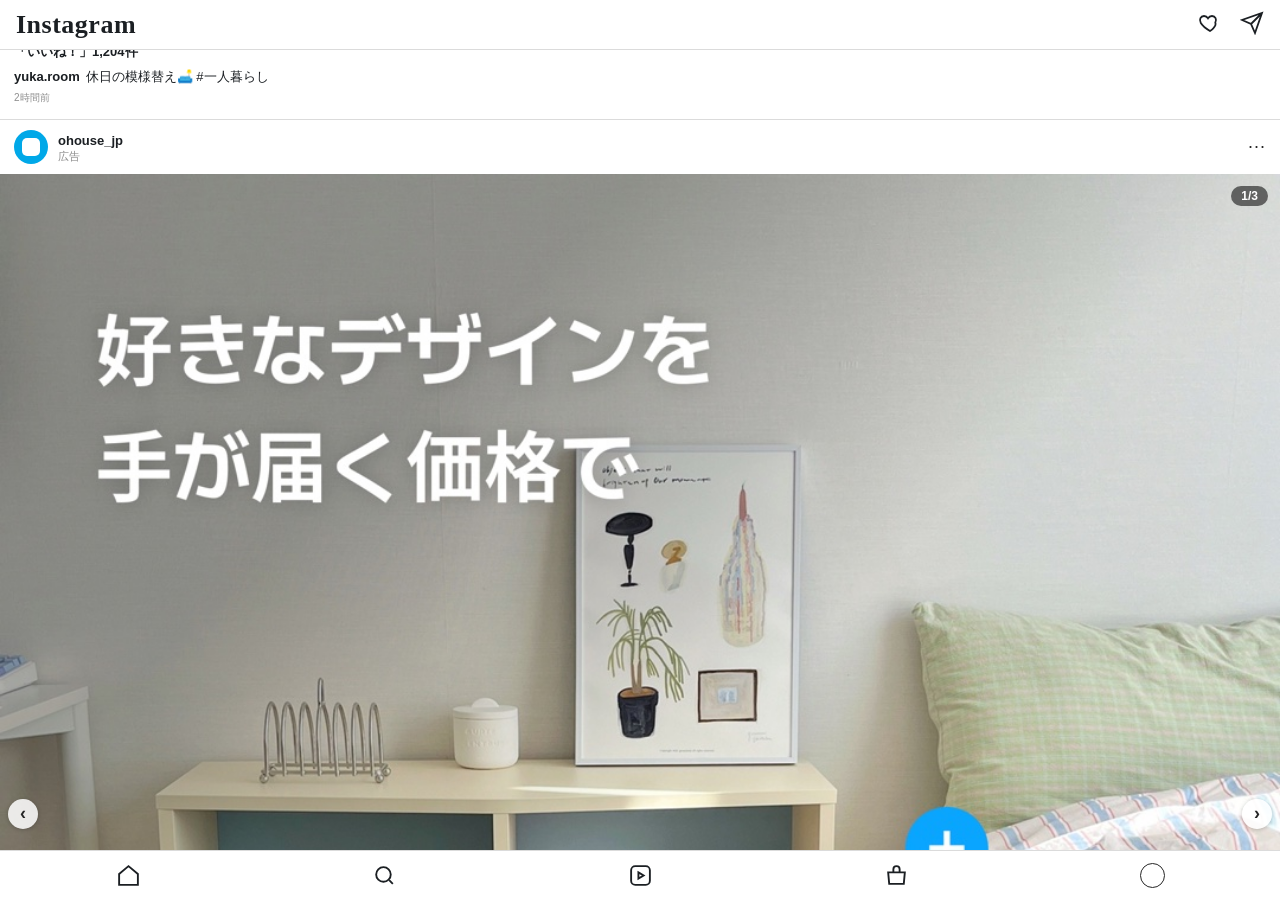
==== feed.html @ ef066892 "휴대폰 프레임 제거 → 실기기 풀스크린 반응형 (100dvh, safe-area inset) - .device 베젤/고정크기 제거, 100dvh 풀블리드 - 가짜 iOS 상태바·홈" ====
<!DOCTYPE html>
<html lang="ja">
<head>
<meta charset="UTF-8">
<meta name="viewport" content="width=device-width, initial-scale=1, viewport-fit=cover">
<title>UT · Instagram 広告</title>
<link rel="stylesheet" href="styles.css?v=4">
</head>
<body>
<div class="stage"><div id="app"></div></div>
<script src="app.js?v=4"></script>
<script>renderFeed();</script>
</body>
</html>
---- styles.css ----
/* ============================================================
   JP 광고 메시지 UT 프로토타입 — 공통 스타일
   Instagram 피드 모킹 + 가설별 LP
   ============================================================ */

* { margin: 0; padding: 0; box-sizing: border-box; -webkit-tap-highlight-color: transparent; }
a { color: inherit; text-decoration: none; }

:root {
  /* Ohouse 브랜드 */
  --ohouse-blue: #00A8E8;
  --ohouse-navy: #16385B;
  --ohouse-ink: #1B1F23;
  --ohouse-gray: #6B7280;
  --ohouse-line: #ECEEF1;
  --ohouse-bg: #F4F5F7;
  /* Instagram */
  --ig-ink: #262626;
  --ig-sub: #8E8E8E;
  --ig-line: #DBDBDB;
  --ig-blue: #0095F6;
}

html, body {
  height: 100%;
  font-family: "Hiragino Sans", "Hiragino Kaku Gothic ProN",
               "Noto Sans JP", "Apple SD Gothic Neo", "Pretendard",
               -apple-system, BlinkMacSystemFont, sans-serif;
  color: var(--ohouse-ink);
  background: #2B2E33;
}

/* ---- 풀스크린 (실기기 화면에 꽉 차게) ---- */
.stage {
  width: 100%;
  min-height: 100vh;
  min-height: 100dvh;
  display: flex;
  flex-direction: column;
}
.device {
  width: 100%;
  height: 100vh;
  height: 100dvh;
  background: #fff;
  overflow: hidden;
  position: relative;
  display: flex;
  flex-direction: column;
}
.screen { flex: 1; overflow-y: auto; overflow-x: hidden; position: relative; -webkit-overflow-scrolling: touch; background: #fff; }
.screen::-webkit-scrollbar { width: 0; }

/* ---- 상태바 ---- */
.statusbar {
  height: 44px; flex: none;
  display: flex; align-items: center; justify-content: space-between;
  padding: 0 26px; font-size: 14px; font-weight: 700; color: #000;
  background: #fff;
}
.statusbar.dark { background: #000; color: #fff; }
.statusbar .icons { display: flex; gap: 6px; align-items: center; font-size: 12px; }

/* ---- 하단 홈 인디케이터 ---- */
.home-indicator {
  height: 22px; flex: none; display: flex; align-items: center; justify-content: center;
  background: inherit;
}
.home-indicator::after { content: ""; width: 134px; height: 5px; border-radius: 3px; background: #111; opacity: .85; }

/* ============================================================
   Instagram 피드
   ============================================================ */
.ig-topbar {
  min-height: calc(50px + env(safe-area-inset-top, 0px)); flex: none;
  display: flex; align-items: center; justify-content: space-between;
  padding: env(safe-area-inset-top, 0px) 16px 0; border-bottom: .5px solid var(--ig-line); background:#fff;
}
.ig-logo { font-family: "Snell Roundhand", "Brush Script MT", cursive; font-size: 26px; font-weight: 700; letter-spacing: .5px; }
.ig-topbar .acts { display: flex; gap: 18px; }
.ig-topbar .acts svg { width: 24px; height: 24px; }

.ig-stories {
  display: flex; gap: 14px; padding: 12px 14px; overflow-x: auto;
  border-bottom: .5px solid var(--ig-line); background:#fff;
}
.ig-stories::-webkit-scrollbar { display: none; }
.story { flex: none; width: 62px; text-align: center; }
.story .ring {
  width: 60px; height: 60px; border-radius: 50%; padding: 2.5px;
  background: linear-gradient(45deg,#f9ce34,#ee2a7b,#6228d7);
}
.story.me .ring { background: var(--ig-line); }
.story .ring i {
  display: block; width: 100%; height: 100%; border-radius: 50%;
  border: 2.5px solid #fff; background-size: cover; background-position: center;
  background-color: #cfd6dd;
}
.story span { display:block; font-size: 11px; margin-top: 5px; color: var(--ig-ink); white-space: nowrap; overflow:hidden; text-overflow: ellipsis; }

.ig-post { border-bottom: .5px solid var(--ig-line); background:#fff; }
.ig-post .head { display: flex; align-items: center; padding: 10px 14px; gap: 10px; }
.ig-post .head .ava {
  width: 34px; height: 34px; border-radius: 50%; background: var(--ohouse-blue);
  display:flex; align-items:center; justify-content:center; color:#fff; font-weight:800; font-size:13px; flex:none;
  background-size: cover; background-position:center;
}
.ig-post .head .meta { flex:1; min-width:0; line-height: 1.25; }
.ig-post .head .meta b { font-size: 13px; font-weight: 700; }
.ig-post .head .meta small { display:block; font-size: 11px; color: var(--ig-sub); }
.ig-post .head .dots { font-size: 18px; color: var(--ig-ink); letter-spacing: 1px; }

.ig-media { width: 100%; aspect-ratio: 1/1; display:block; background:#e9edf1; cursor:pointer; }
.ig-cta {
  display:flex; align-items:center; justify-content:space-between;
  padding: 12px 14px; background:#fafafa; border-top:.5px solid #efefef; cursor:pointer;
}
.ig-cta b { font-size: 14px; font-weight: 700; }
.ig-cta .chev { color: var(--ig-sub); font-size: 16px; }

/* ---- 캐러셀 광고 (3장, 좌우 스와이프) ---- */
.ig-carousel { position: relative; }
.ig-track {
  display: flex; overflow-x: auto; scroll-snap-type: x mandatory;
  aspect-ratio: 1/1; -webkit-overflow-scrolling: touch; scrollbar-width: none;
}
.ig-track::-webkit-scrollbar { display: none; }
.ig-slide {
  flex: 0 0 100%; scroll-snap-align: center; aspect-ratio: 1/1;
  display: block; position: relative; background: #e9edf1;
}
.ig-slide img { width: 100%; height: 100%; object-fit: cover; display: block; }
.cr-fallback { position: absolute; inset: 0; }
.cr-fallback .creative { position: absolute; inset: 0; width: 100%; height: 100%; aspect-ratio: auto; }
.cr-tag {
  position: absolute; left: 10px; bottom: 10px; z-index: 4;
  background: rgba(0,0,0,.5); color: #fff; font-size: 10px; padding: 3px 8px; border-radius: 6px;
}
.ig-count {
  position: absolute; top: 12px; right: 12px; pointer-events: none;
  background: rgba(0,0,0,.55); color: #fff; font-size: 12px; font-weight: 700;
  padding: 3px 10px; border-radius: 999px;
}
.ig-arrow {
  position: absolute; top: 50%; transform: translateY(-50%);
  width: 30px; height: 30px; border-radius: 50%; border: none;
  background: rgba(255,255,255,.85); color: #262626; font-size: 18px; font-weight: 700;
  display: flex; align-items: center; justify-content: center; cursor: pointer;
  box-shadow: 0 1px 4px rgba(0,0,0,.22);
}
.ig-arrow.prev { left: 8px; } .ig-arrow.next { right: 8px; }
.ig-dots { display: flex; gap: 5px; justify-content: center; padding: 10px 0 2px; }
.ig-dots i { width: 6px; height: 6px; border-radius: 50%; background: #c7c7c7; transition: .15s; cursor: pointer; }
.ig-dots i.on { background: var(--ig-blue); transform: scale(1.2); }

.ig-actions { display:flex; align-items:center; padding: 8px 12px 4px; gap: 16px; }
.ig-actions svg { width: 24px; height: 24px; }
.ig-actions .spacer { flex:1; }
.ig-likes { padding: 2px 14px; font-size: 13px; font-weight: 700; }
.ig-caption { padding: 4px 14px 2px; font-size: 13px; line-height: 1.5; }
.ig-caption b { font-weight: 700; margin-right: 6px; }
.ig-caption .more { color: var(--ig-sub); }
.ig-comments { padding: 4px 14px; font-size: 13px; color: var(--ig-sub); }
.ig-time { padding: 2px 14px 14px; font-size: 10px; color: var(--ig-sub); text-transform: uppercase; letter-spacing:.3px; }

.ig-tabbar {
  min-height: calc(50px + env(safe-area-inset-bottom, 0px)); flex:none;
  display:flex; align-items:flex-start; justify-content:space-around;
  padding-top: 12px; padding-bottom: env(safe-area-inset-bottom, 0px);
  border-top:.5px solid var(--ig-line); background:#fff;
}
.ig-tabbar svg { width: 25px; height: 25px; }
.ig-tabbar .pf { width: 25px; height: 25px; border-radius: 50%; border: 1.5px solid var(--ig-ink); }

/* 광고 크리에이티브 (Figma 소재 재현 — 사진 영역은 플레이스홀더) */
.creative { position: relative; width: 100%; aspect-ratio: 1/1; overflow: hidden; color:#fff; }
.creative .oh-logo { position:absolute; display:flex; align-items:center; gap:5px; font-weight:800; font-size:14px; letter-spacing:.2px; }
.creative .oh-logo .mk { width:16px; height:16px; border-radius:5px; background:#fff; display:inline-block; }
.ph {
  background:
    repeating-linear-gradient(45deg, rgba(0,0,0,.04) 0 8px, rgba(0,0,0,.0) 8px 16px),
    linear-gradient(135deg,#d7dee6,#eef2f6);
  display:flex; align-items:center; justify-content:center;
  color:#9aa6b2; font-size:11px; text-align:center; padding:6px;
}
.ph small { opacity:.8; }

/* H1 크리에이티브 — 네이비 카드 + 상품 그리드 (플렉스, 비율 안전) */
.cr-h1 { background: linear-gradient(160deg,#1d4e74,#16385B); display:flex; flex-direction:column; padding:7% 8% 6%; }
.cr-h1 .oh-logo { position:static; flex:none; }
.cr-h1 .hl { flex:none; margin:6% 0 5%; font-size:7vw; font-weight:900; line-height:1.3; letter-spacing:.3px; }
.cr-h1 .grid { flex:1; min-height:0; display:grid; grid-template-columns:1fr 1fr; grid-template-rows:1fr 1fr; gap:4%; }
.cr-h1 .grid .ph { border-radius:14px; }
.cr-h1 .foot { flex:none; text-align:center; font-weight:800; font-size:3.6vw; opacity:.95; margin-top:5%; }
@media(min-width:430px){ .cr-h1 .hl{font-size:30px} .cr-h1 .foot{font-size:15px} }

/* H2 크리에이티브 — 라이트 + 품질/가격 */
.cr-h2 { background:#fff; color:var(--ohouse-ink); }
.cr-h2 .photo { position:absolute; inset:0; }
.cr-h2 .photo .ph { width:100%; height:100%; }
.cr-h2 .scrim { position:absolute; inset:0; background:linear-gradient(180deg, rgba(0,0,0,.30) 0%, rgba(0,0,0,0) 36%, rgba(0,0,0,.04) 70%, rgba(0,0,0,.30) 100%); }
.cr-h2 .oh-logo { top:42px; left:42px; color:#fff; }
.cr-h2 .hl { position:absolute; top:90px; left:42px; color:#fff; font-size:46px; font-weight:900; line-height:1.22; text-shadow:0 2px 14px rgba(0,0,0,.35); }
.cr-h2 .hl span.b { color:#FFD43B; }
.cr-h2 .credit { position:absolute; bottom:34px; left:42px; color:#fff; font-size:13px; font-weight:700; opacity:.9; display:flex; align-items:center; gap:6px; }
.cr-h2 .credit .mk { width:15px; height:15px; border-radius:5px; background:#fff; }

/* H3 크리에이티브 — 룸 사진 + 좌상단 카피 */
.cr-h3 { background:#cfd6dd; color:#fff; }
.cr-h3 .photo { position:absolute; inset:0; }
.cr-h3 .photo .ph { width:100%; height:100%; }
.cr-h3 .scrim { position:absolute; inset:0; background:linear-gradient(135deg, rgba(0,0,0,.45) 0%, rgba(0,0,0,.05) 50%); }
.cr-h3 .oh-logo { top:40px; right:42px; }
.cr-h3 .hl { position:absolute; top:84px; left:42px; right:42px; font-size:26px; font-weight:900; line-height:1.34; text-shadow:0 2px 12px rgba(0,0,0,.4); }

/* ============================================================
   LP (랜딩페이지) — 모바일
   ============================================================ */
.lp-nav {
  min-height: calc(50px + env(safe-area-inset-top, 0px)); flex:none; display:flex; align-items:center; gap:12px;
  padding: env(safe-area-inset-top, 0px) 14px 0; border-bottom:.5px solid var(--ohouse-line); background:#fff; position:sticky; top:0; z-index:5;
}
.lp-nav .back { font-size: 22px; line-height:1; cursor:pointer; color:var(--ohouse-ink); text-decoration:none; }
.lp-nav .oh { display:flex; align-items:center; gap:6px; font-weight:800; font-size:16px; color:var(--ohouse-navy); }
.lp-nav .oh .mk { width:18px; height:18px; border-radius:6px; background:var(--ohouse-blue); }
.lp-nav .sp { flex:1; }
.lp-nav .ic { width:22px; height:22px; color:var(--ohouse-ink); }

.lp-hero { position:relative; color:#fff; padding:34px 22px 30px; }
.lp-hero.h1 { background:linear-gradient(160deg,#1d4e74,#16385B); }
.lp-hero.h2 { background:linear-gradient(160deg,#0E7C9B,#0A5C73); }
.lp-hero.h3 { background:linear-gradient(160deg,#274690,#16285B); }
.lp-hero .eyebrow { font-size:12px; font-weight:800; letter-spacing:1.5px; opacity:.85; }
.lp-hero h1 { font-size:27px; font-weight:900; line-height:1.34; margin:10px 0 8px; }
.lp-hero p { font-size:13px; opacity:.9; line-height:1.6; }
.lp-hero .badge { display:inline-block; margin-top:14px; background:#FFD43B; color:#16385B; font-weight:900; font-size:13px; padding:6px 12px; border-radius:999px; }

.sec { padding: 26px 18px; border-bottom: 8px solid var(--ohouse-bg); }
.sec:last-child { border-bottom: none; }
.sec h2 { font-size:18px; font-weight:900; color:var(--ohouse-ink); }
.sec .sub { font-size:12px; color:var(--ohouse-gray); margin-top:5px; }
.sec .lead { font-size:13px; color:#475569; margin-top:8px; line-height:1.6; }

.chips { display:flex; gap:8px; flex-wrap:wrap; margin-top:16px; }
.chip { font-size:13px; font-weight:700; padding:9px 15px; border-radius:999px; background:#fff; border:1px solid var(--ohouse-line); color:var(--ohouse-ink); }
.chip.on { background:var(--ohouse-navy); color:#fff; border-color:var(--ohouse-navy); }

.taste { margin-top:16px; display:flex; flex-direction:column; gap:12px; }
.taste .card { display:flex; gap:14px; align-items:center; background:#fff; border:1px solid var(--ohouse-line); border-radius:16px; padding:14px; }
.taste .card .thumb { width:78px; height:78px; border-radius:12px; flex:none; }
.taste .card .tx b { font-size:15px; font-weight:900; }
.taste .card .tx p { font-size:12px; color:var(--ohouse-gray); margin-top:6px; line-height:1.55; }

.grid2 { display:grid; grid-template-columns:1fr 1fr; gap:12px; margin-top:16px; }
.grid3 { display:grid; grid-template-columns:1fr 1fr 1fr; gap:10px; margin-top:16px; }
.pcard .img { aspect-ratio:1/1; border-radius:12px; }
.pcard .nm { font-size:12px; margin-top:7px; color:var(--ohouse-ink); line-height:1.4; }
.pcard .pr { font-size:13px; font-weight:900; margin-top:3px; }
.pcard .pr s { color:var(--ohouse-gray); font-weight:500; font-size:11px; margin-right:5px; }
.pcard .pr em { color:#E8454C; font-style:normal; }

.more-btn { display:block; width:100%; margin-top:18px; padding:13px; text-align:center; font-weight:800; font-size:14px; border:1px solid var(--ohouse-line); border-radius:12px; background:#fff; color:var(--ohouse-ink); }

.banner { margin-top:16px; border-radius:16px; padding:22px; color:#fff; background:linear-gradient(135deg,#16385B,#0E7C9B); }
.banner b { font-size:17px; font-weight:900; }
.banner p { font-size:12px; opacity:.9; margin-top:6px; }

.lp-foot { padding:30px 18px 40px; background:#fff; color:var(--ohouse-gray); font-size:11px; line-height:1.7; }
.lp-foot .oh { font-weight:900; color:var(--ohouse-navy); font-size:15px; margin-bottom:8px; }

/* 색 팔레트별 썸네일 톤(사진 대체) */
.t1{background:linear-gradient(135deg,#c9d6e3,#e9eef3);} .t2{background:linear-gradient(135deg,#d8cfc2,#efe9df);}
.t3{background:linear-gradient(135deg,#cbd9cf,#e6efe8);} .t4{background:linear-gradient(135deg,#d6ccd9,#ece6ef);}
.t5{background:linear-gradient(135deg,#d9d2c4,#f0ebe0);} .t6{background:linear-gradient(135deg,#c5d2d9,#e4edf1);}

/* ============================================================
   index (시작) — A / B / C 선택 버튼만
   ============================================================ */
.abc-stage {
  min-height: 100%; display: flex; align-items: center; justify-content: center;
  padding: 32px 20px;
}
.abc {
  display: flex; gap: 20px; flex-wrap: wrap;
  align-items: center; justify-content: center;
}
.abc-btn {
  width: 168px; height: 168px; border-radius: 24px;
  display: flex; align-items: center; justify-content: center;
  font-size: 64px; font-weight: 900; color: #E8EAED;
  background: #34373d; border: 1px solid #4a4e56;
  transition: .15s; user-select: none;
}
.abc-btn:hover, .abc-btn:active {
  background: var(--ohouse-blue); border-color: var(--ohouse-blue);
  color: #fff; transform: translateY(-2px);
}
@media (max-width: 560px) {
  .abc { flex-direction: column; gap: 16px; }
  .abc-btn { width: 240px; height: 120px; font-size: 52px; }
}
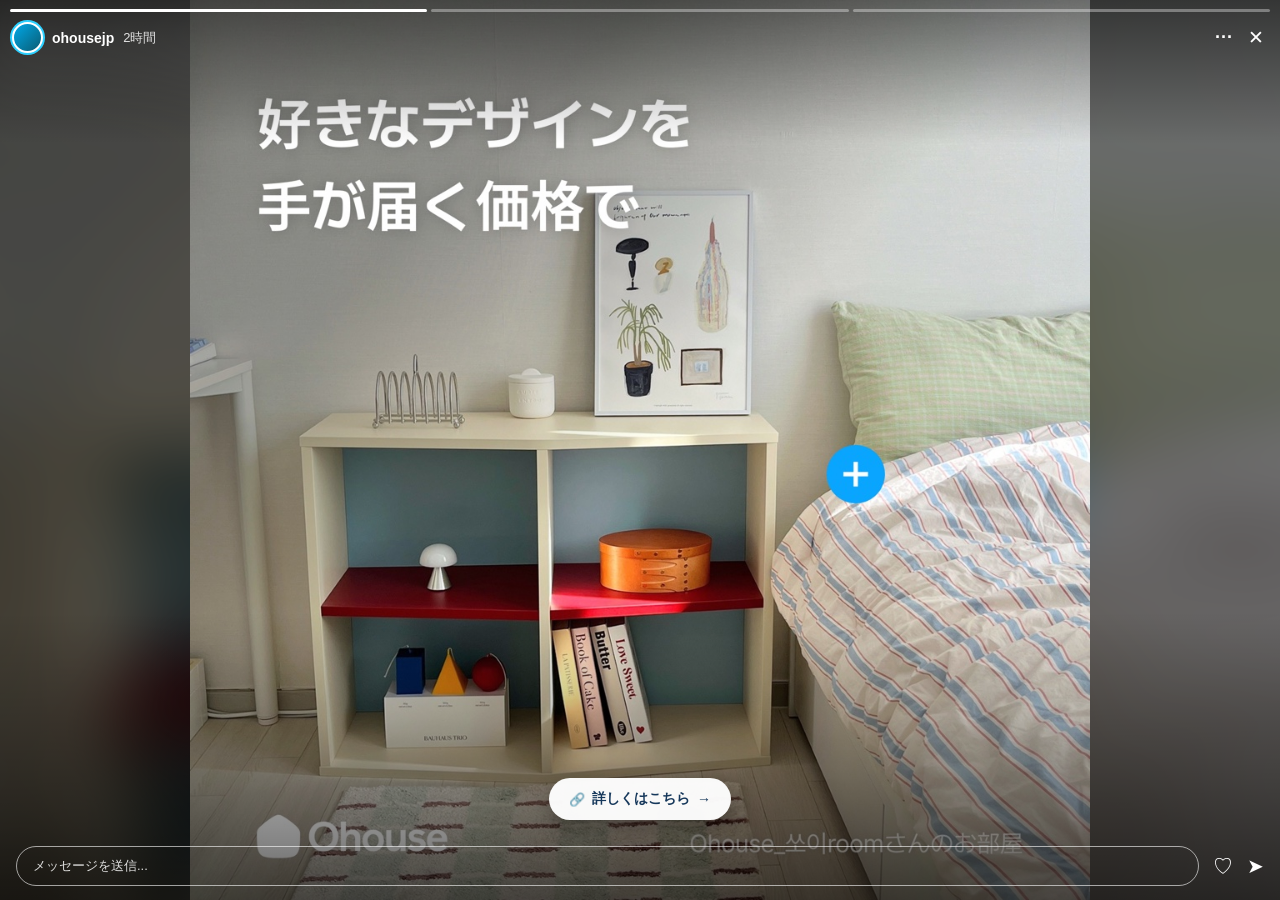
==== commit 6b52e393: "광고 형식을 인스타그램 스토리로 전환 (실제 ohousejp 스토리 레퍼런스 반영) - renderFeed → 스토리 플레이어: 진행바 3분할 + 자동/탭 넘김 - 프로필(ohou" ====
--- a/feed.html
+++ b/feed.html
@@ -4,11 +4,11 @@
 <meta charset="UTF-8">
 <meta name="viewport" content="width=device-width, initial-scale=1, viewport-fit=cover">
 <title>UT · Instagram 広告</title>
-<link rel="stylesheet" href="styles.css?v=4">
+<link rel="stylesheet" href="styles.css?v=5">
 </head>
 <body>
 <div class="stage"><div id="app"></div></div>
-<script src="app.js?v=4"></script>
+<script src="app.js?v=5"></script>
 <script>renderFeed();</script>
 </body>
 </html>
--- a/styles.css
+++ b/styles.css
@@ -299,3 +299,74 @@
   .abc { flex-direction: column; gap: 16px; }
   .abc-btn { width: 240px; height: 120px; font-size: 52px; }
 }
+
+/* ============================================================
+   Instagram 스토리 플레이어
+   ============================================================ */
+.igstory { flex: 1; position: relative; background: #000; overflow: hidden; }
+.story-bg {
+  position: absolute; inset: 0; background-size: cover; background-position: center;
+  filter: blur(30px) brightness(.5); transform: scale(1.2);
+}
+.story-media { position: absolute; inset: 0; display: flex; align-items: center; justify-content: center; }
+.story-media img { width: 100%; height: 100%; object-fit: contain; }
+.story-media .cr-fallback { position: absolute; inset: 0; }
+.story-shade {
+  position: absolute; inset: 0; pointer-events: none;
+  background: linear-gradient(180deg, rgba(0,0,0,.5) 0%, rgba(0,0,0,0) 16%,
+              rgba(0,0,0,0) 68%, rgba(0,0,0,.6) 100%);
+}
+
+.story-bars {
+  position: absolute; top: 0; left: 0; right: 0; z-index: 6;
+  display: flex; gap: 4px;
+  padding: calc(9px + env(safe-area-inset-top,0px)) 10px 0;
+}
+.sbar { flex: 1; height: 3px; border-radius: 2px; background: rgba(255,255,255,.35); overflow: hidden; }
+.sbar i { display: block; height: 100%; width: 0; background: #fff; }
+
+.story-head {
+  position: absolute; left: 12px; right: 10px; z-index: 6; color: #fff;
+  top: calc(22px + env(safe-area-inset-top,0px));
+  display: flex; align-items: center; gap: 9px;
+}
+.st-ava {
+  width: 31px; height: 31px; border-radius: 50%; flex: none;
+  background: #fff; border: 2px solid #fff;
+  background-image: linear-gradient(135deg,#00A8E8,#0A5C73);
+  box-shadow: 0 0 0 2px #2dd0ff;
+}
+.st-name { font-size: 14px; font-weight: 700; }
+.st-time { font-size: 13px; opacity: .85; }
+.st-sp { flex: 1; }
+.st-dots { font-size: 18px; font-weight: 800; letter-spacing: 1px; }
+.st-x { color: #fff; font-size: 19px; line-height: 1; padding: 6px 6px; }
+
+.story-link {
+  position: absolute; left: 50%; transform: translateX(-50%); z-index: 7;
+  bottom: calc(80px + env(safe-area-inset-bottom,0px));
+  display: flex; align-items: center; gap: 7px; white-space: nowrap;
+  background: rgba(255,255,255,.96); color: #16385B; font-weight: 800; font-size: 14px;
+  padding: 12px 20px; border-radius: 999px; box-shadow: 0 6px 20px rgba(0,0,0,.32);
+}
+.story-link .lk { font-size: 13px; }
+.story-link .ar { font-weight: 900; }
+.story-link:active { transform: translateX(-50%) scale(.97); }
+
+.story-msg {
+  position: absolute; left: 0; right: 0; bottom: 0; z-index: 6;
+  display: flex; align-items: center; gap: 14px;
+  padding: 12px 16px calc(14px + env(safe-area-inset-bottom,0px));
+}
+.msg-in {
+  flex: 1; border: 1.5px solid rgba(255,255,255,.6); color: rgba(255,255,255,.85);
+  border-radius: 999px; padding: 10px 16px; font-size: 13px;
+}
+.msg-ic { color: #fff; font-size: 20px; }
+
+.tap-zone {
+  position: absolute; top: 0; bottom: 0; z-index: 5;
+  border: none; background: transparent; padding: 0; cursor: pointer;
+}
+.tap-prev { left: 0; width: 32%; }
+.tap-next { right: 0; width: 68%; }
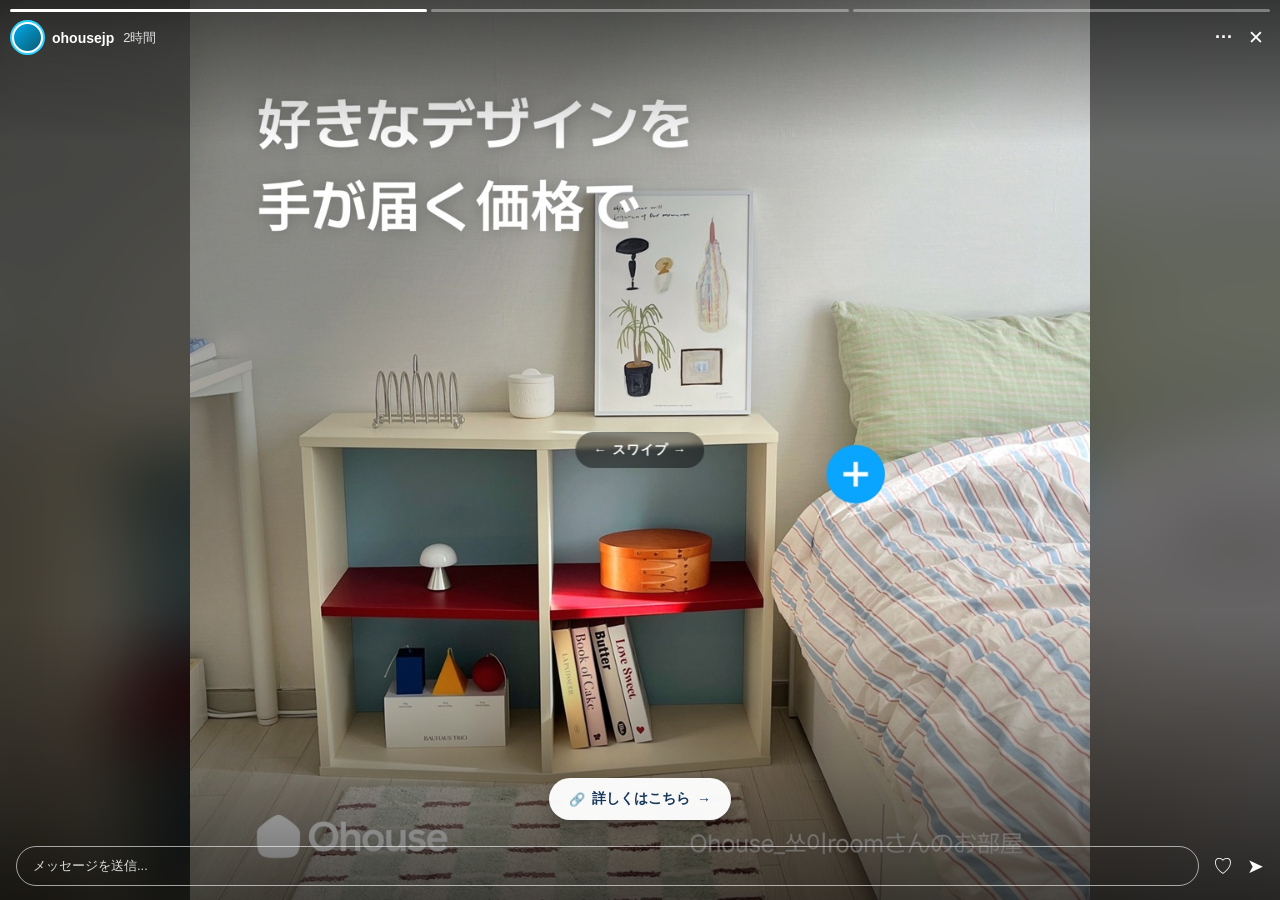
==== commit a07d8b67: "스토리 자동넘김 제거 → 좌우 스와이프(터치/마우스 드래그)로 전환 - setTimeout 자동넘김·STORY_MS 삭제, 진행바는 위치 표시용 - pointer 이벤트 스와이프:" ====
--- a/feed.html
+++ b/feed.html
@@ -4,11 +4,11 @@
 <meta charset="UTF-8">
 <meta name="viewport" content="width=device-width, initial-scale=1, viewport-fit=cover">
 <title>UT · Instagram 広告</title>
-<link rel="stylesheet" href="styles.css?v=5">
+<link rel="stylesheet" href="styles.css?v=6">
 </head>
 <body>
 <div class="stage"><div id="app"></div></div>
-<script src="app.js?v=5"></script>
+<script src="app.js?v=6"></script>
 <script>renderFeed();</script>
 </body>
 </html>
--- a/styles.css
+++ b/styles.css
@@ -303,7 +303,8 @@
 /* ============================================================
    Instagram 스토리 플레이어
    ============================================================ */
-.igstory { flex: 1; position: relative; background: #000; overflow: hidden; }
+.igstory { flex: 1; position: relative; background: #000; overflow: hidden;
+  touch-action: none; user-select: none; -webkit-user-select: none; cursor: grab; }
 .story-bg {
   position: absolute; inset: 0; background-size: cover; background-position: center;
   filter: blur(30px) brightness(.5); transform: scale(1.2);
@@ -364,9 +365,11 @@
 }
 .msg-ic { color: #fff; font-size: 20px; }
 
-.tap-zone {
-  position: absolute; top: 0; bottom: 0; z-index: 5;
-  border: none; background: transparent; padding: 0; cursor: pointer;
-}
-.tap-prev { left: 0; width: 32%; }
-.tap-next { right: 0; width: 68%; }
+.swipe-hint {
+  position: absolute; left: 50%; top: 50%; transform: translate(-50%,-50%);
+  z-index: 6; pointer-events: none;
+  background: rgba(0,0,0,.45); color: #fff; font-size: 13px; font-weight: 700;
+  letter-spacing: 1px; padding: 9px 18px; border-radius: 999px;
+  backdrop-filter: blur(2px); animation: hintPulse 1.4s ease-in-out infinite;
+}
+@keyframes hintPulse { 0%,100%{opacity:.5} 50%{opacity:1} }
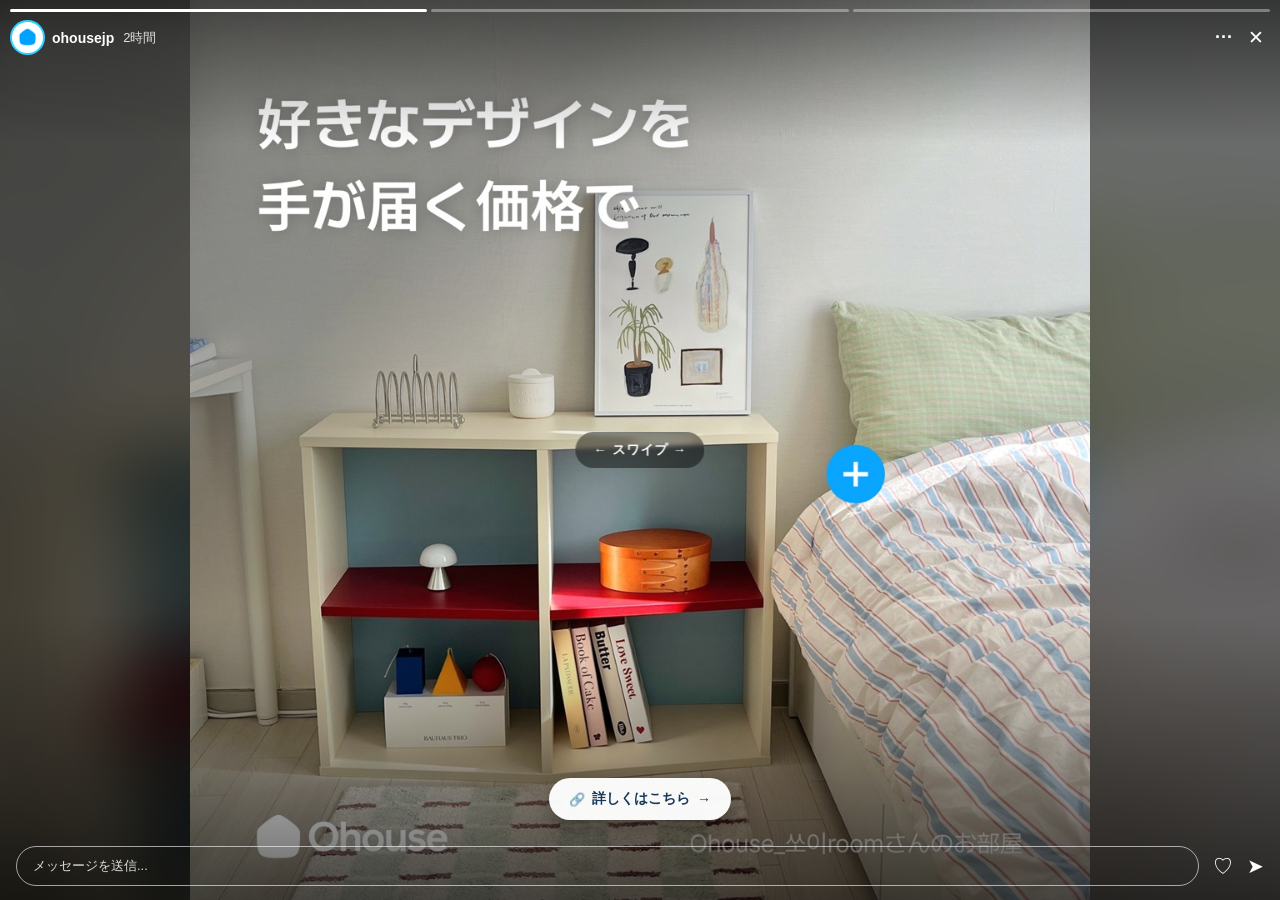
==== commit d7632f33: "스토리 프로필 아바타를 Ohouse 공식 로고로 교체 - assets/logo.png(220px 최적화, Ohouse Profile Symbol) 추가·gitignore 허용 - " ====
--- a/feed.html
+++ b/feed.html
@@ -4,11 +4,11 @@
 <meta charset="UTF-8">
 <meta name="viewport" content="width=device-width, initial-scale=1, viewport-fit=cover">
 <title>UT · Instagram 広告</title>
-<link rel="stylesheet" href="styles.css?v=6">
+<link rel="stylesheet" href="styles.css?v=7">
 </head>
 <body>
 <div class="stage"><div id="app"></div></div>
-<script src="app.js?v=6"></script>
+<script src="app.js?v=7"></script>
 <script>renderFeed();</script>
 </body>
 </html>
--- a/styles.css
+++ b/styles.css
@@ -333,9 +333,9 @@
 }
 .st-ava {
   width: 31px; height: 31px; border-radius: 50%; flex: none;
-  background: #fff; border: 2px solid #fff;
-  background-image: linear-gradient(135deg,#00A8E8,#0A5C73);
-  box-shadow: 0 0 0 2px #2dd0ff;
+  background: #fff center / cover no-repeat;
+  background-image: url("assets/logo.png");
+  border: 2px solid #fff; box-shadow: 0 0 0 2px #2dd0ff;
 }
 .st-name { font-size: 14px; font-weight: 700; }
 .st-time { font-size: 13px; opacity: .85; }
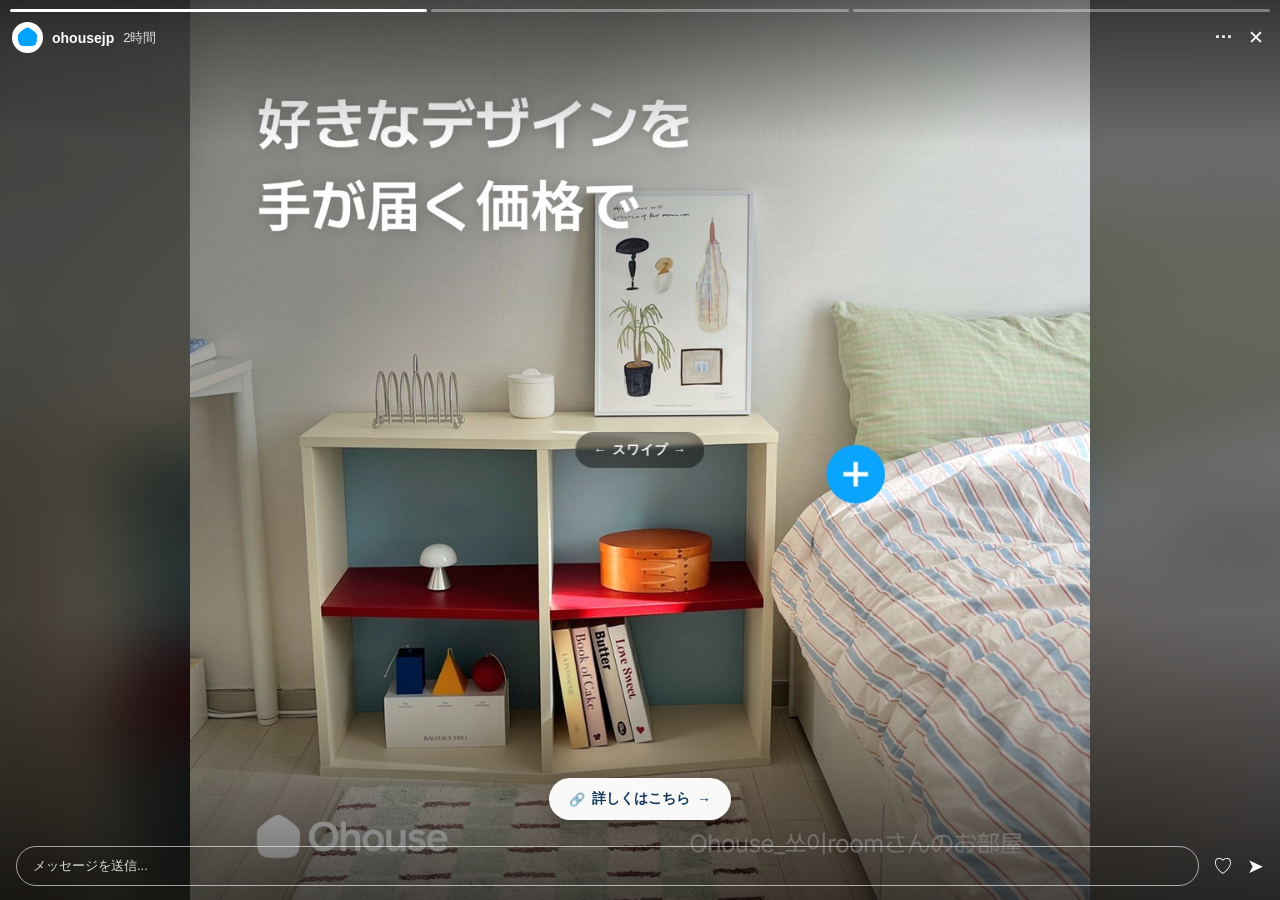
==== commit 7ffe4380: "스토리 프로필 로고 원 테두리/링 색상 제거 (border·box-shadow none), 캐시 ?v=8 Co-Authored-By: Claude Opus 4.7 (1M conte" ====
--- a/feed.html
+++ b/feed.html
@@ -4,11 +4,11 @@
 <meta charset="UTF-8">
 <meta name="viewport" content="width=device-width, initial-scale=1, viewport-fit=cover">
 <title>UT · Instagram 広告</title>
-<link rel="stylesheet" href="styles.css?v=7">
+<link rel="stylesheet" href="styles.css?v=8">
 </head>
 <body>
 <div class="stage"><div id="app"></div></div>
-<script src="app.js?v=7"></script>
+<script src="app.js?v=8"></script>
 <script>renderFeed();</script>
 </body>
 </html>
--- a/styles.css
+++ b/styles.css
@@ -335,7 +335,7 @@
   width: 31px; height: 31px; border-radius: 50%; flex: none;
   background: #fff center / cover no-repeat;
   background-image: url("assets/logo.png");
-  border: 2px solid #fff; box-shadow: 0 0 0 2px #2dd0ff;
+  border: none; box-shadow: none;
 }
 .st-name { font-size: 14px; font-weight: 700; }
 .st-time { font-size: 13px; opacity: .85; }
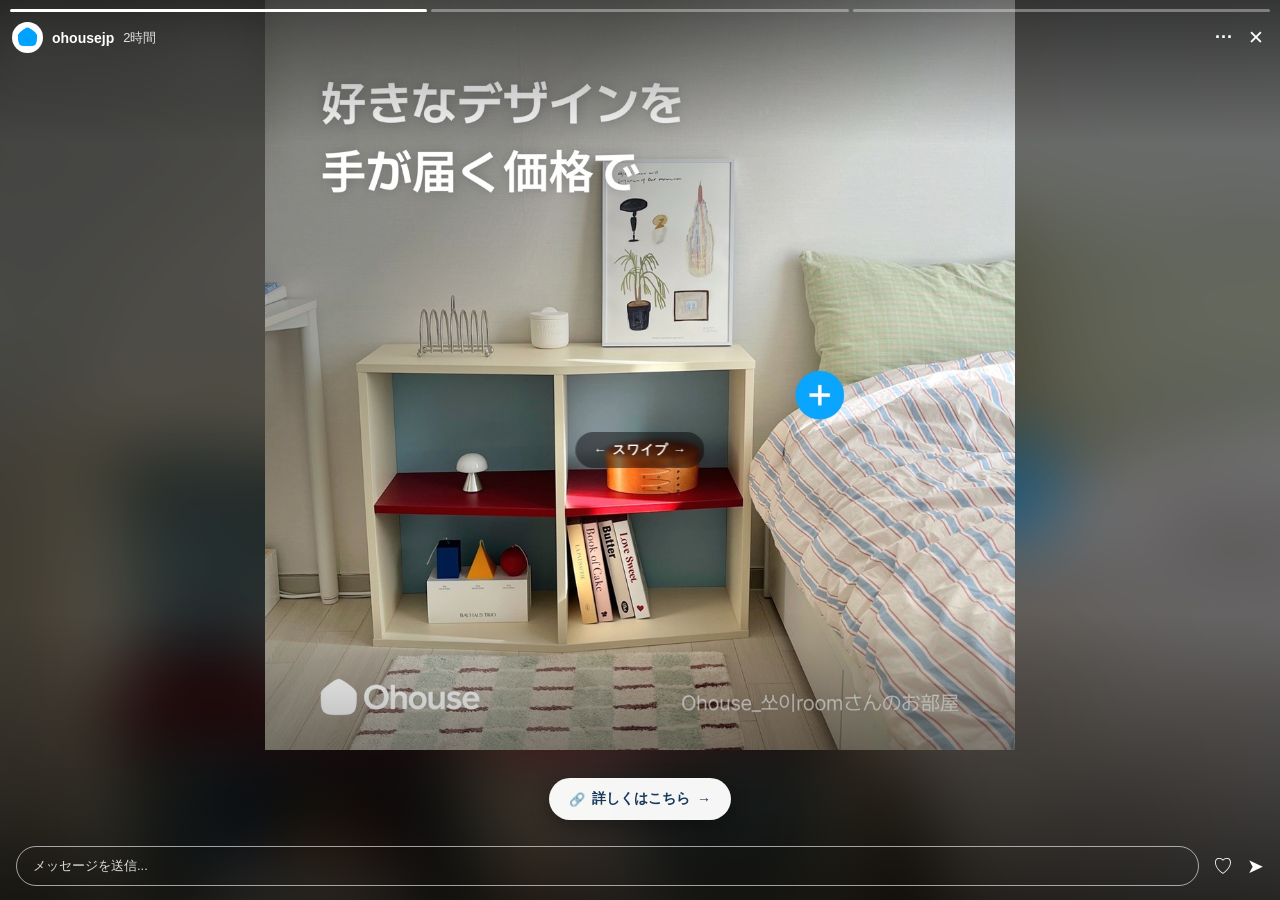
==== commit 1b0c67ae: "스토리 이미지 영역을 링크 버튼 위로 제한(하단 텍스트 가림 해결) - .story-media bottom: 150px+safe → 이미지 살짝 축소·버튼과 겹침 방지(C 3번째 " ====
--- a/feed.html
+++ b/feed.html
@@ -4,11 +4,11 @@
 <meta charset="UTF-8">
 <meta name="viewport" content="width=device-width, initial-scale=1, viewport-fit=cover">
 <title>UT · Instagram 広告</title>
-<link rel="stylesheet" href="styles.css?v=8">
+<link rel="stylesheet" href="styles.css?v=9">
 </head>
 <body>
 <div class="stage"><div id="app"></div></div>
-<script src="app.js?v=8"></script>
+<script src="app.js?v=9"></script>
 <script>renderFeed();</script>
 </body>
 </html>
--- a/styles.css
+++ b/styles.css
@@ -309,7 +309,11 @@
   position: absolute; inset: 0; background-size: cover; background-position: center;
   filter: blur(30px) brightness(.5); transform: scale(1.2);
 }
-.story-media { position: absolute; inset: 0; display: flex; align-items: center; justify-content: center; }
+.story-media {
+  position: absolute; top: 0; left: 0; right: 0;
+  bottom: calc(150px + env(safe-area-inset-bottom,0px)); /* 링크 버튼 위로 제한(겹침 방지) */
+  display: flex; align-items: center; justify-content: center;
+}
 .story-media img { width: 100%; height: 100%; object-fit: contain; }
 .story-media .cr-fallback { position: absolute; inset: 0; }
 .story-shade {
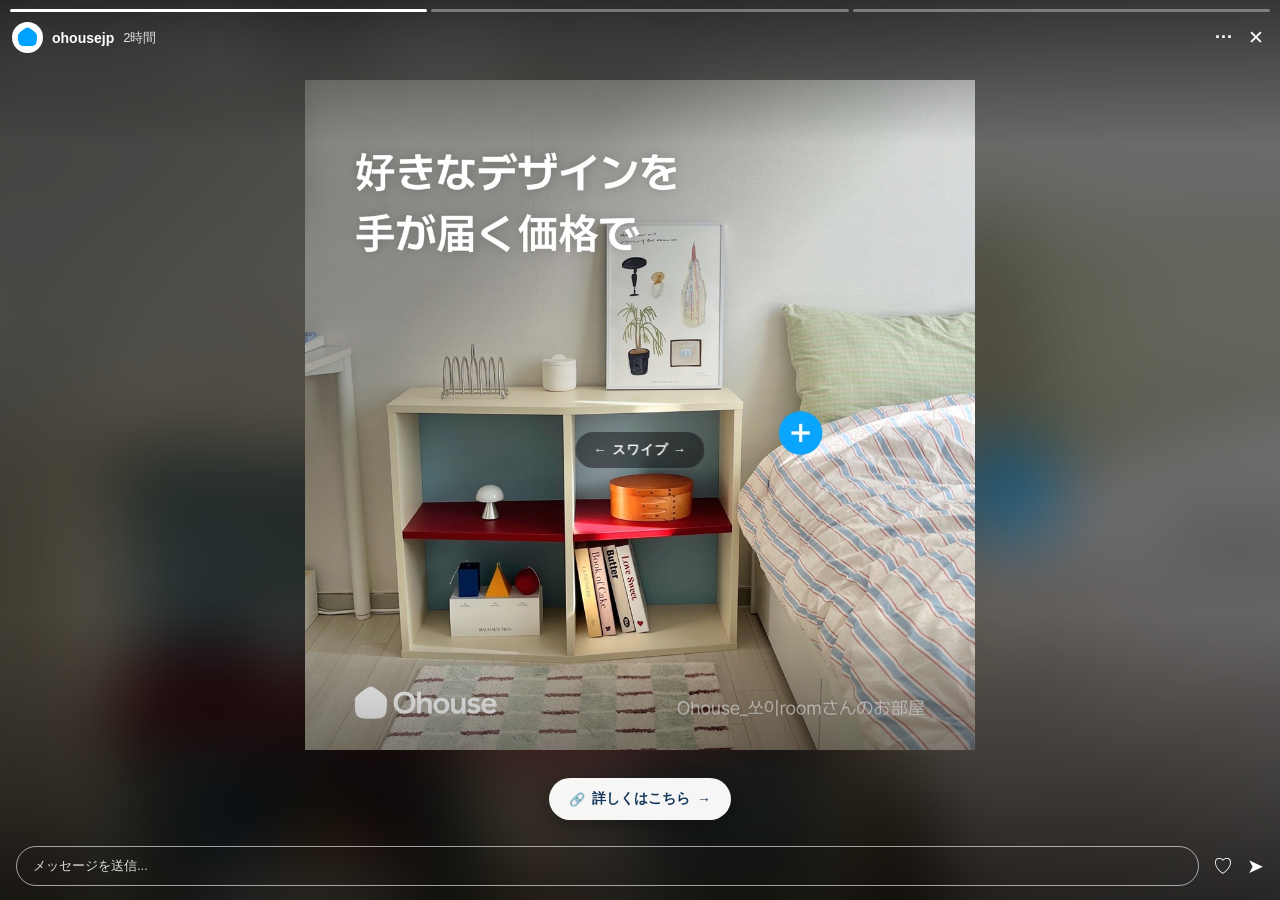
==== commit 1a8a08bc: "스토리 이미지 상단도 헤더 아래로 제한(로고/ohousejp 겹침 해결) - .story-media top: 80px+safe → 이미지 자체 로고와 스토리 헤더 분리(C 3번째 " ====
--- a/feed.html
+++ b/feed.html
@@ -4,11 +4,11 @@
 <meta charset="UTF-8">
 <meta name="viewport" content="width=device-width, initial-scale=1, viewport-fit=cover">
 <title>UT · Instagram 広告</title>
-<link rel="stylesheet" href="styles.css?v=9">
+<link rel="stylesheet" href="styles.css?v=10">
 </head>
 <body>
 <div class="stage"><div id="app"></div></div>
-<script src="app.js?v=9"></script>
+<script src="app.js?v=10"></script>
 <script>renderFeed();</script>
 </body>
 </html>
--- a/styles.css
+++ b/styles.css
@@ -310,8 +310,9 @@
   filter: blur(30px) brightness(.5); transform: scale(1.2);
 }
 .story-media {
-  position: absolute; top: 0; left: 0; right: 0;
-  bottom: calc(150px + env(safe-area-inset-bottom,0px)); /* 링크 버튼 위로 제한(겹침 방지) */
+  position: absolute; left: 0; right: 0;
+  top: calc(80px + env(safe-area-inset-top,0px));        /* 헤더(로고/ohousejp) 아래로 제한 */
+  bottom: calc(150px + env(safe-area-inset-bottom,0px)); /* 링크 버튼 위로 제한 */
   display: flex; align-items: center; justify-content: center;
 }
 .story-media img { width: 100%; height: 100%; object-fit: contain; }
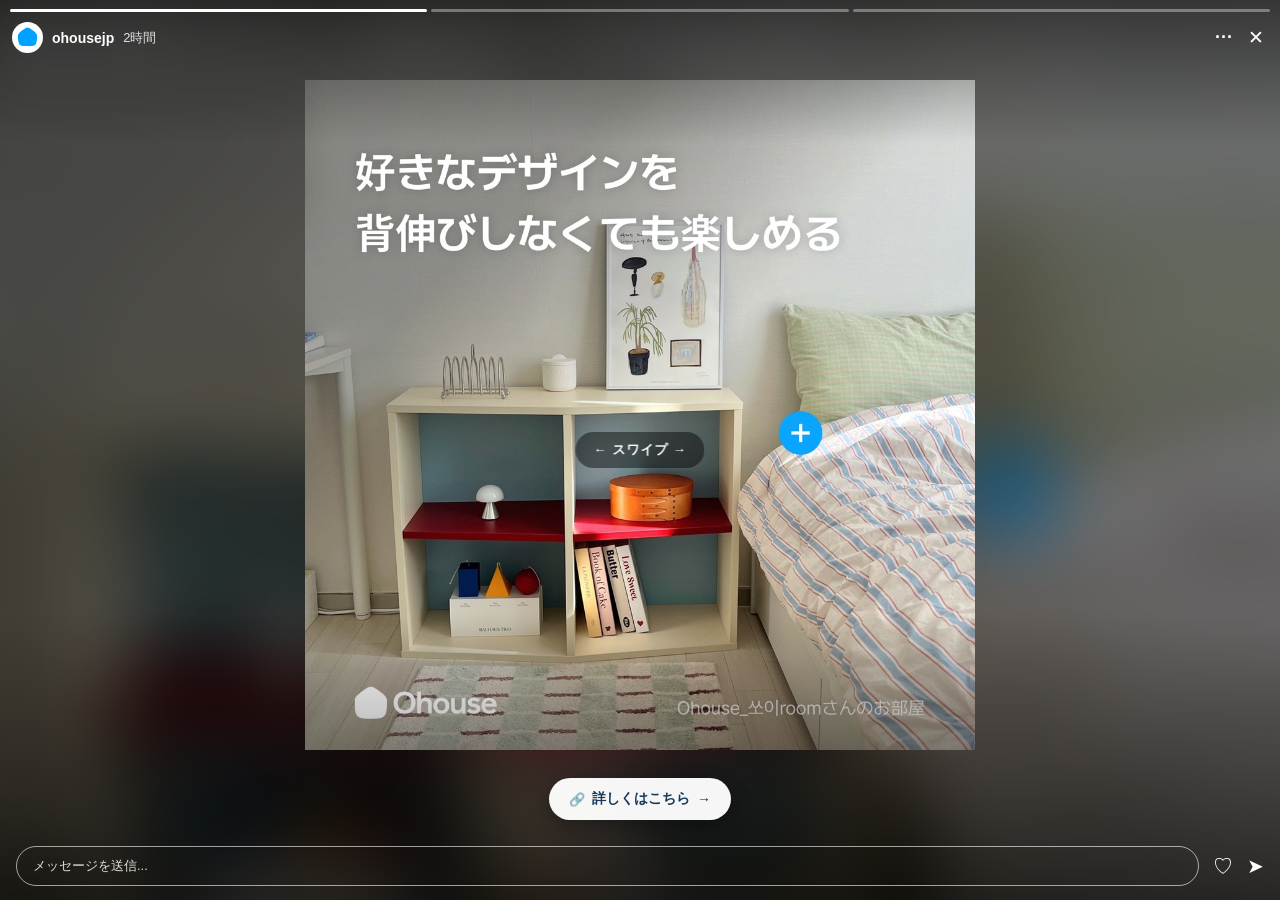
==== commit c983fdf7: "A(H1) 광고 소재 3장 교체 — 수정 문구 반영 - 카피: 手が届く価格で → 背伸びしなくても楽しめる - h1-1/h1-2/h1-3.jpg 재최적화(1080px JPEG), 캐시" ====
--- a/feed.html
+++ b/feed.html
@@ -4,11 +4,11 @@
 <meta charset="UTF-8">
 <meta name="viewport" content="width=device-width, initial-scale=1, viewport-fit=cover">
 <title>UT · Instagram 広告</title>
-<link rel="stylesheet" href="styles.css?v=10">
+<link rel="stylesheet" href="styles.css?v=11">
 </head>
 <body>
 <div class="stage"><div id="app"></div></div>
-<script src="app.js?v=10"></script>
+<script src="app.js?v=11"></script>
 <script>renderFeed();</script>
 </body>
 </html>
